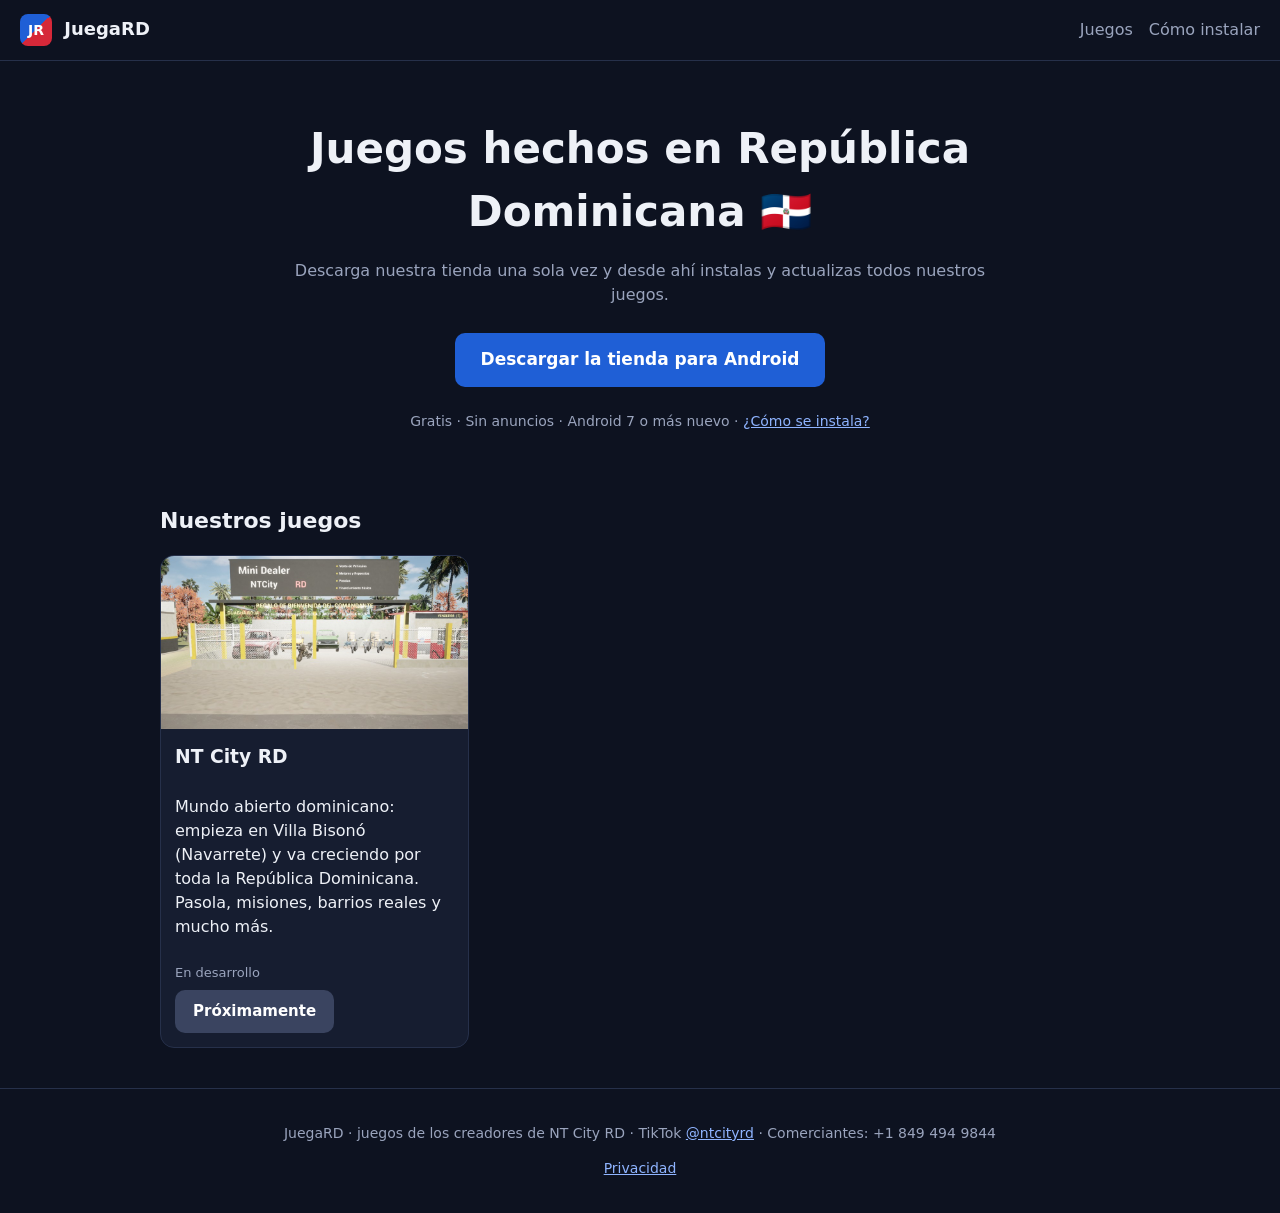
==== juegard/index.html @ 4de2f4e1 "JuegaRD: publicar 2026-11-25 22:41" ====
<!doctype html>
<html lang="es">
<head>
<meta charset="utf-8">
<meta name="viewport" content="width=device-width, initial-scale=1">
<title>JuegaRD — juegos dominicanos para tu celular</title>
<meta name="description" content="JuegaRD: descarga gratis juegos dominicanos para Android.">
<link rel="stylesheet" href="estilo.css">
</head>
<body>
<header class="arriba">
  <div class="marca"><span class="logo">JR</span> Juega<b>RD</b></div>
  <nav><a href="#juegos">Juegos</a><a href="instalar.html">Cómo instalar</a></nav>
</header>

<section class="portada" id="portada">
  <h1>Juegos hechos en República Dominicana 🇩🇴</h1>
  <p>Descarga nuestra tienda una sola vez y desde ahí instalas y actualizas todos nuestros juegos.</p>
  <a class="boton grande" id="bajarTienda" href="descargas/JuegaRD.apk" download>Descargar la tienda para Android</a>
  <p class="nota">Gratis · Sin anuncios · Android 7 o más nuevo · <a href="instalar.html">¿Cómo se instala?</a></p>
</section>

<section id="juegos">
  <h2>Nuestros juegos</h2>
  <div id="lista" class="lista"><p class="nota">Cargando juegos…</p></div>
</section>

<footer>
  <p>JuegaRD · juegos de los creadores de NT City RD · TikTok <a href="https://www.tiktok.com/@ntcityrd">@ntcityrd</a> · Comerciantes: +1 849 494 9844</p>
  <p><a href="privacidad.html">Privacidad</a></p>
</footer>
<script src="tienda.js"></script>
</body>
</html>
---- juegard/estilo.css ----
:root{--fondo:#0d1220;--panel:#161d30;--texto:#eef1f7;--suave:#9aa4bd;--azul:#1f5fd6;--rojo:#d62839;--borde:#26304a}
*{box-sizing:border-box}
body{margin:0;font-family:system-ui,-apple-system,"Segoe UI",Roboto,sans-serif;background:var(--fondo);color:var(--texto);line-height:1.5}
a{color:#8fb4ff}
.arriba{display:flex;justify-content:space-between;align-items:center;padding:14px 20px;border-bottom:1px solid var(--borde);position:sticky;top:0;background:var(--fondo);z-index:2}
.arriba nav a{margin-left:16px;text-decoration:none;color:var(--suave)}
.marca{font-weight:600;font-size:18px}
.logo{display:inline-grid;place-items:center;width:32px;height:32px;border-radius:8px;background:linear-gradient(135deg,var(--azul) 50%,var(--rojo) 50%);color:#fff;font-weight:800;font-size:14px;margin-right:6px}
.portada{text-align:center;padding:56px 20px 40px;max-width:760px;margin:0 auto}
.portada h1{font-size:clamp(26px,5vw,42px);margin:0 0 12px}
.portada p{color:var(--suave)}
section{padding:0 20px 40px;max-width:1000px;margin:0 auto}
h2{font-size:22px}
.boton{display:inline-block;background:var(--azul);color:#fff;text-decoration:none;border:0;border-radius:10px;padding:10px 18px;font-size:15px;font-weight:600;cursor:pointer}
.boton.grande{padding:14px 26px;font-size:17px;margin:10px 0}
.boton.gris{background:#3a4460;cursor:default}
.boton.verde{background:#1d8a4a}
.nota{color:var(--suave);font-size:14px}
.lista{display:grid;grid-template-columns:repeat(auto-fill,minmax(280px,1fr));gap:16px}
.juego{background:var(--panel);border:1px solid var(--borde);border-radius:14px;overflow:hidden;display:flex;flex-direction:column}
.juego img{width:100%;aspect-ratio:16/9;object-fit:cover;background:#222b44}
.juego .info{padding:14px;display:flex;flex-direction:column;gap:8px;flex:1}
.juego h3{margin:0}
.juego .datos{color:var(--suave);font-size:13px}
.juego .acciones{margin-top:auto}
.barra{height:6px;background:#26304a;border-radius:3px;overflow:hidden;display:none}
.barra i{display:block;height:100%;width:0;background:var(--azul)}
.pasos li{margin-bottom:12px}
.marca,.arriba nav a{white-space:nowrap}
@media (max-width:480px){.marca{font-size:16px}.arriba nav a:first-child{display:none}.arriba nav a{margin-left:10px;font-size:14px}}
footer{border-top:1px solid var(--borde);text-align:center;padding:20px;color:var(--suave);font-size:14px}
body.en-app .arriba nav,body.en-app #portada,body.en-app footer{display:none}
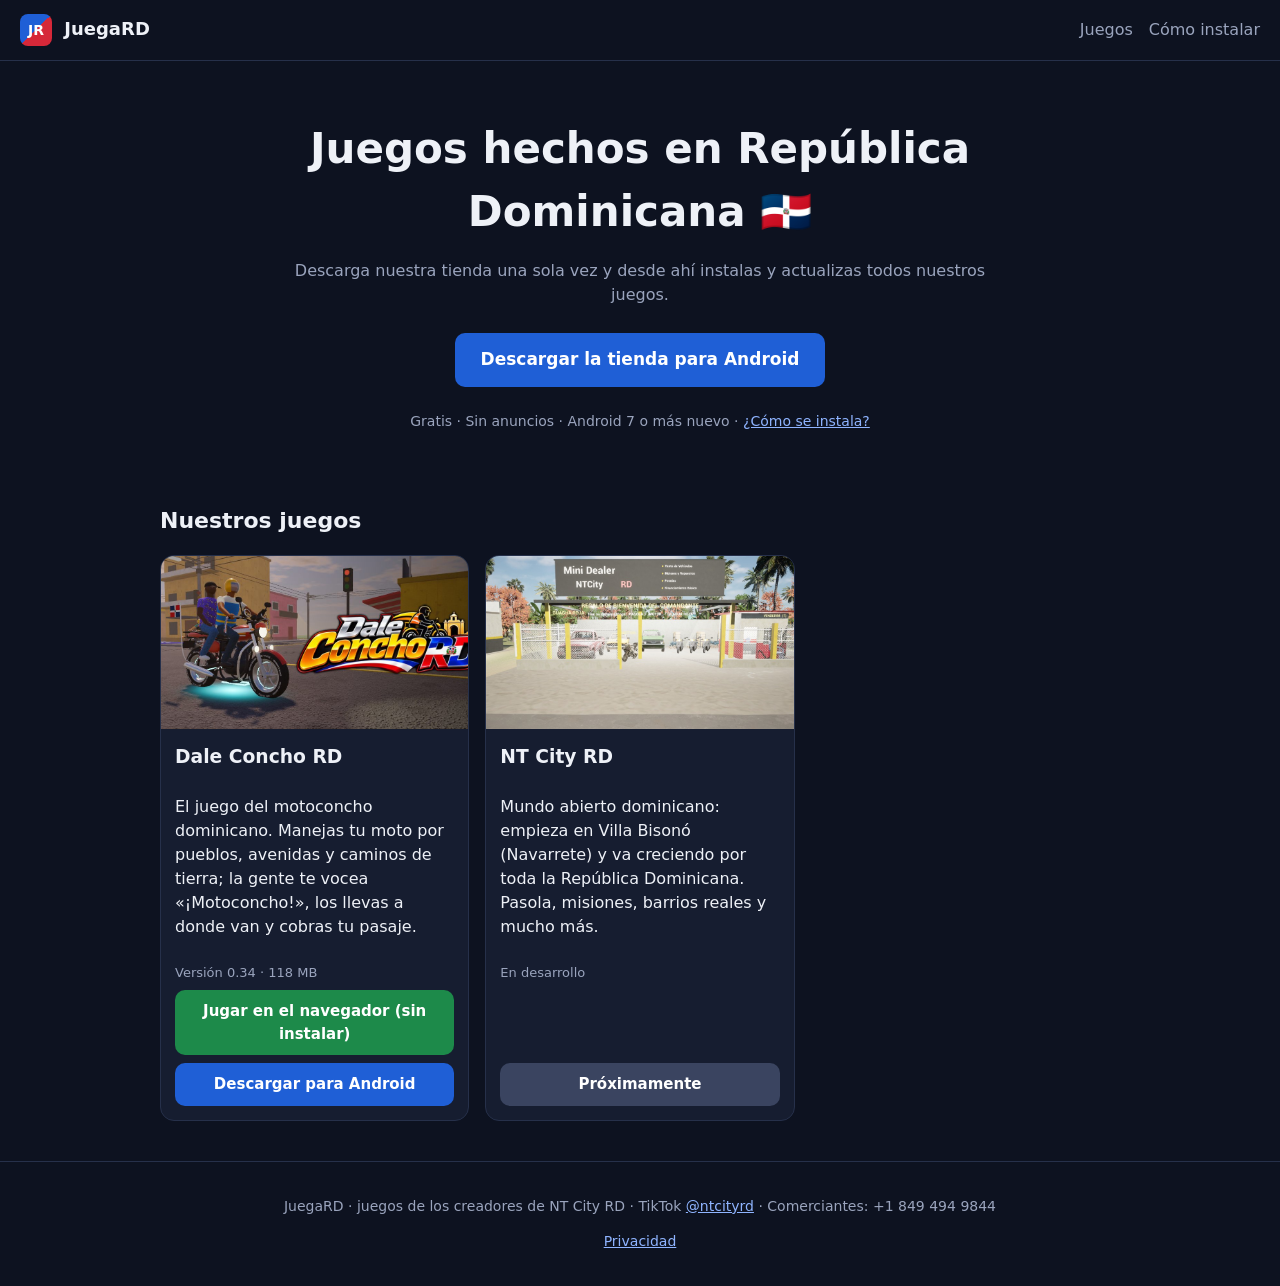
==== commit e9463e4d: "JuegaRD: publicar 2026-11-25 23:03" ====
--- a/juegard/index.html
+++ b/juegard/index.html
@@ -18,6 +18,7 @@
   <p>Descarga nuestra tienda una sola vez y desde ahí instalas y actualizas todos nuestros juegos.</p>
   <a class="boton grande" id="bajarTienda" href="descargas/JuegaRD.apk" download>Descargar la tienda para Android</a>
   <p class="nota">Gratis · Sin anuncios · Android 7 o más nuevo · <a href="instalar.html">¿Cómo se instala?</a></p>
+  <p class="aviso-ios">📱 <b>¿Tienes iPhone?</b> No hay que instalar nada: baja a <a href="#juegos">Nuestros juegos</a> y toca <b>«Jugar en el navegador»</b>.</p>
 </section>
 
 <section id="juegos">
--- a/juegard/estilo.css
+++ b/juegard/estilo.css
@@ -22,7 +22,10 @@
 .juego .info{padding:14px;display:flex;flex-direction:column;gap:8px;flex:1}
 .juego h3{margin:0}
 .juego .datos{color:var(--suave);font-size:13px}
-.juego .acciones{margin-top:auto}
+.juego .acciones{margin-top:auto;display:flex;flex-direction:column;align-items:stretch;text-align:center}
+.aviso-ios{display:none}
+body.ios .aviso-ios{display:block;background:#1d3a2a;border:1px solid #2f6b47;border-radius:12px;padding:12px 14px;color:var(--texto)!important}
+body.ios #bajarTienda,body.ios .portada>.nota{display:none}
 .barra{height:6px;background:#26304a;border-radius:3px;overflow:hidden;display:none}
 .barra i{display:block;height:100%;width:0;background:var(--azul)}
 .pasos li{margin-bottom:12px}
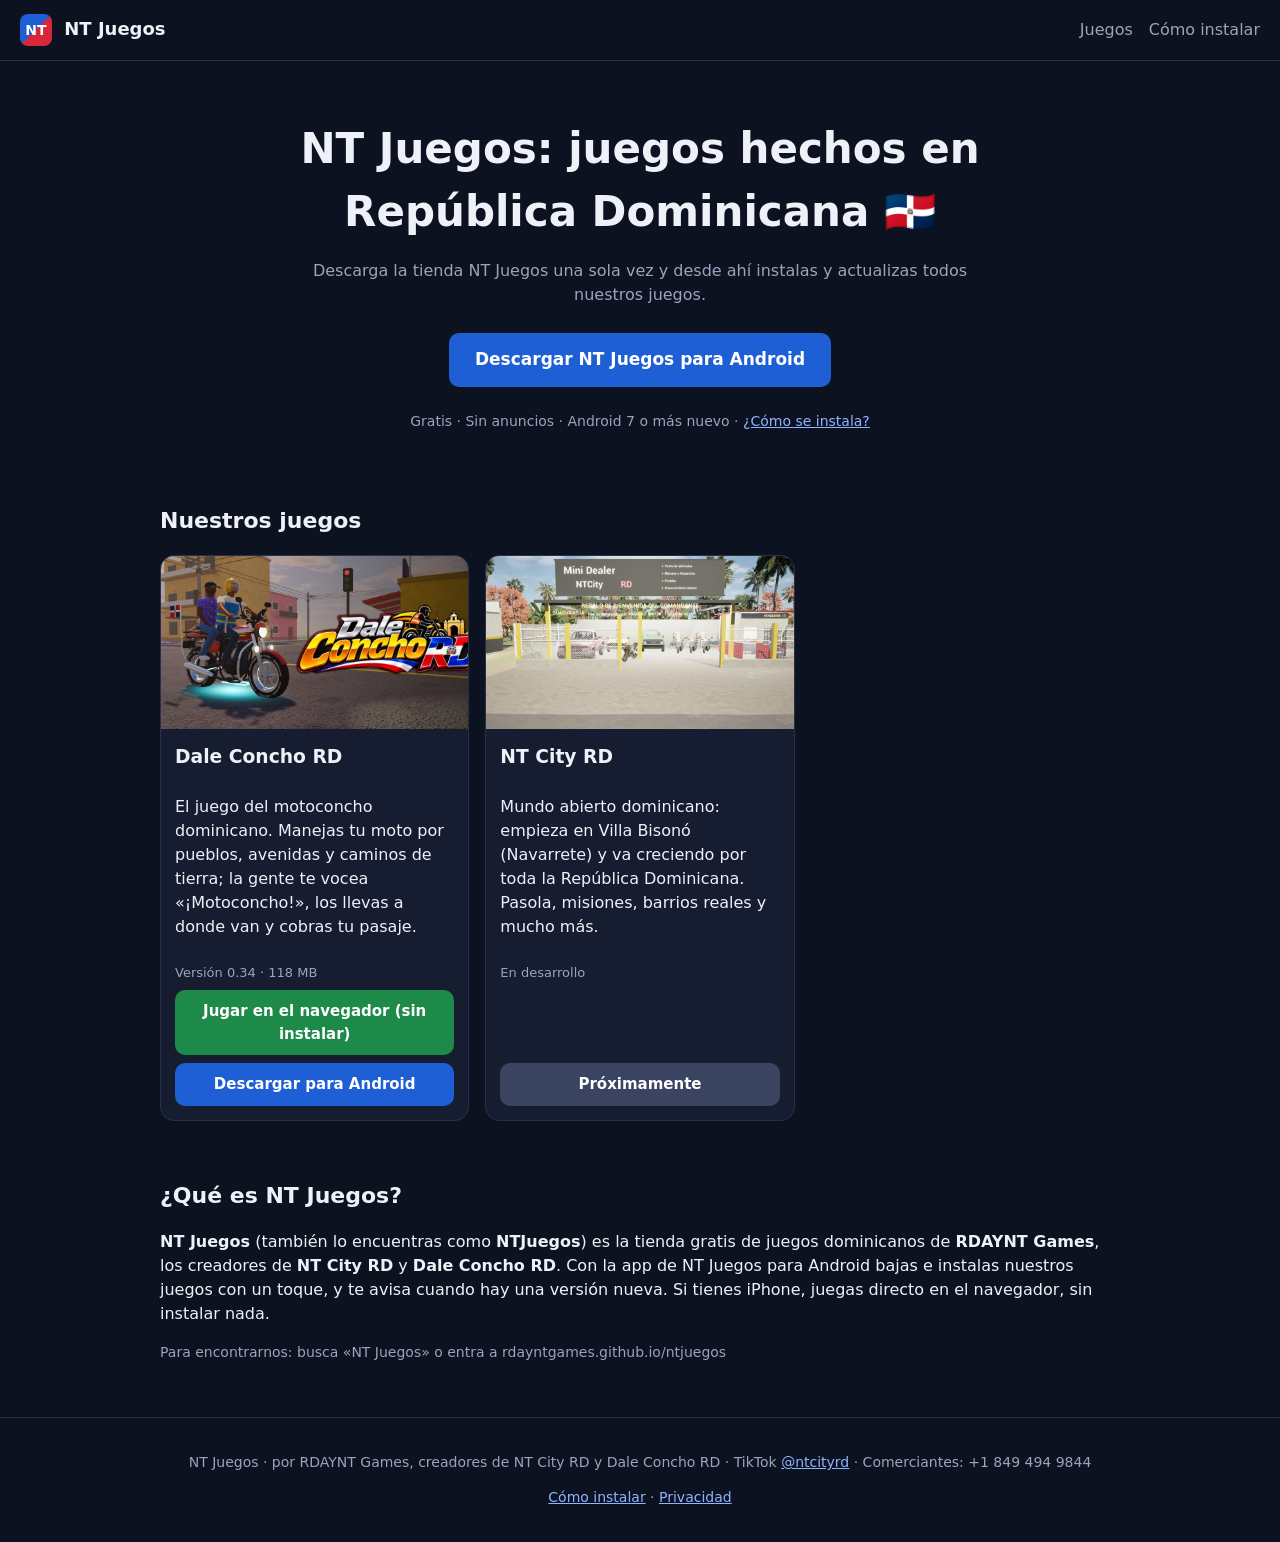
==== commit 4a0c4ca7: "NT Juegos: publicar 2026-11-26 10:30" ====
--- a/juegard/index.html
+++ b/juegard/index.html
@@ -1,35 +1,7 @@
 <!doctype html>
-<html lang="es">
-<head>
-<meta charset="utf-8">
-<meta name="viewport" content="width=device-width, initial-scale=1">
-<title>JuegaRD — juegos dominicanos para tu celular</title>
-<meta name="description" content="JuegaRD: descarga gratis juegos dominicanos para Android.">
-<link rel="stylesheet" href="estilo.css">
-</head>
-<body>
-<header class="arriba">
-  <div class="marca"><span class="logo">JR</span> Juega<b>RD</b></div>
-  <nav><a href="#juegos">Juegos</a><a href="instalar.html">Cómo instalar</a></nav>
-</header>
-
-<section class="portada" id="portada">
-  <h1>Juegos hechos en República Dominicana 🇩🇴</h1>
-  <p>Descarga nuestra tienda una sola vez y desde ahí instalas y actualizas todos nuestros juegos.</p>
-  <a class="boton grande" id="bajarTienda" href="descargas/JuegaRD.apk" download>Descargar la tienda para Android</a>
-  <p class="nota">Gratis · Sin anuncios · Android 7 o más nuevo · <a href="instalar.html">¿Cómo se instala?</a></p>
-  <p class="aviso-ios">📱 <b>¿Tienes iPhone?</b> No hay que instalar nada: baja a <a href="#juegos">Nuestros juegos</a> y toca <b>«Jugar en el navegador»</b>.</p>
-</section>
-
-<section id="juegos">
-  <h2>Nuestros juegos</h2>
-  <div id="lista" class="lista"><p class="nota">Cargando juegos…</p></div>
-</section>
-
-<footer>
-  <p>JuegaRD · juegos de los creadores de NT City RD · TikTok <a href="https://www.tiktok.com/@ntcityrd">@ntcityrd</a> · Comerciantes: +1 849 494 9844</p>
-  <p><a href="privacidad.html">Privacidad</a></p>
-</footer>
-<script src="tienda.js"></script>
-</body>
-</html>
+<html lang="es"><head><meta charset="utf-8"><title>NT Juegos</title>
+<meta name="robots" content="noindex">
+<link rel="canonical" href="https://rdayntgames.github.io/ntjuegos/">
+<meta http-equiv="refresh" content="0; url=https://rdayntgames.github.io/ntjuegos/">
+<script>location.replace("https://rdayntgames.github.io/ntjuegos/" + location.search + location.hash)</script>
+</head><body><p>JuegaRD ahora se llama <a href="https://rdayntgames.github.io/ntjuegos/">NT Juegos</a>.</p></body></html>
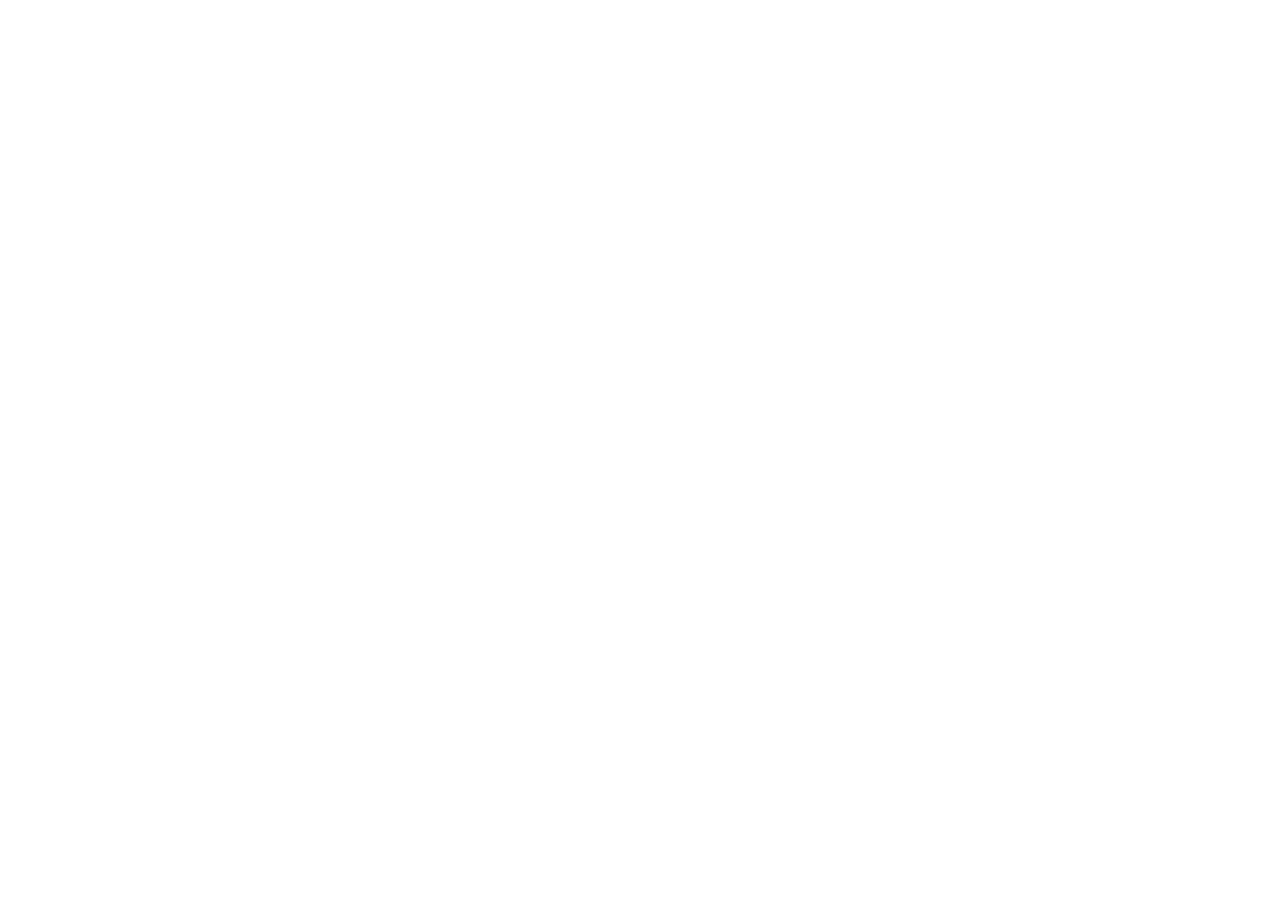
==== commit d0672533: "NT Juegos se muda a ntjuegas.github.io: ntjuegos/ y juegard/ mandan alla 2026-11-26 11:33" ====
--- a/juegard/index.html
+++ b/juegard/index.html
@@ -1,7 +1 @@
-<!doctype html>
-<html lang="es"><head><meta charset="utf-8"><title>NT Juegos</title>
-<meta name="robots" content="noindex">
-<link rel="canonical" href="https://rdayntgames.github.io/ntjuegos/">
-<meta http-equiv="refresh" content="0; url=https://rdayntgames.github.io/ntjuegos/">
-<script>location.replace("https://rdayntgames.github.io/ntjuegos/" + location.search + location.hash)</script>
-</head><body><p>JuegaRD ahora se llama <a href="https://rdayntgames.github.io/ntjuegos/">NT Juegos</a>.</p></body></html>+<!doctype html><html lang="es"><head><meta charset="utf-8"><title>NT Juegos</title><meta name="robots" content="noindex"><link rel="canonical" href="https://ntjuegas.github.io/"><meta http-equiv="refresh" content="0; url=https://ntjuegas.github.io/"><script>location.replace("https://ntjuegas.github.io/")</script></head><body><p>NT Juegos ahora esta en <a href="https://ntjuegas.github.io/">ntjuegas.github.io</a>.</p></body></html>
